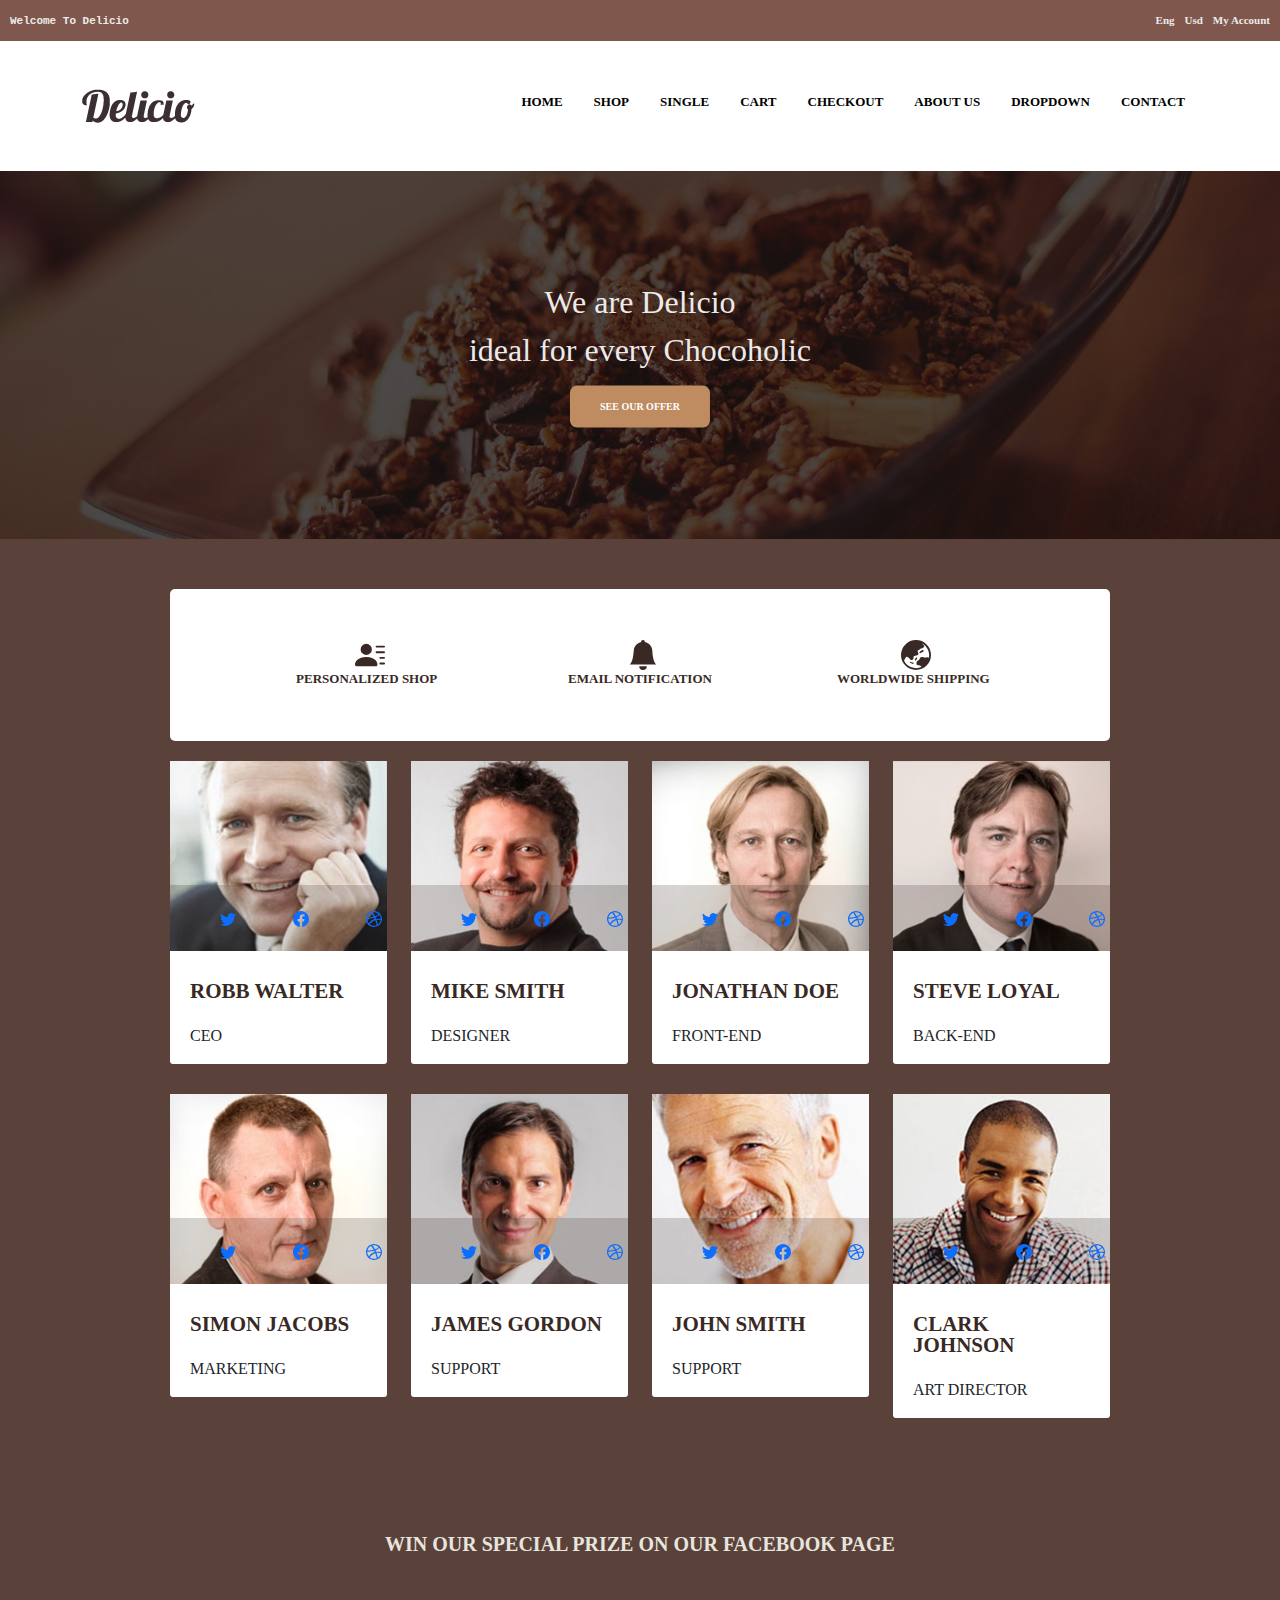
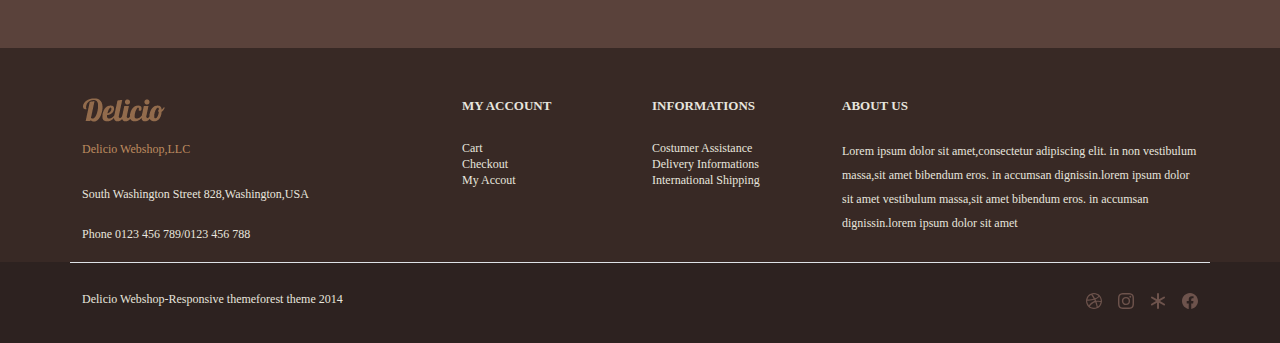
==== about us.html @ fae76c6d "bbb" ====
<!DOCTYPE html>
<html lang="en">

<head>
    <meta charset="UTF-8">
    <meta name="viewport" content="width=device-width, initial-scale=1.0">
    <title>Demo Shop</title>
    <link href="https://cdn.jsdelivr.net/npm/bootstrap@5.3.2/dist/css/bootstrap.min.css" rel="stylesheet">
    <link rel="stylesheet" href="./public/css/style.css">
    <script src="https://cdn.jsdelivr.net/npm/bootstrap@5.3.2/dist/js/bootstrap.bundle.min.js"></script>
    <link rel="stylesheet" href="https://cdnjs.cloudflare.com/ajax/libs/font-awesome/6.0.0-beta3/css/all.min.css"
        integrity="sha512-kl3mCzN/vO5aPFOlWjBzNkJsCuNRyOoPQ8Cn6Ow7Z8QxL1dHTl5o4lObqdfU+0gIeT0ItYz5NjORFFxGvfPVmw=="
        crossorigin="anonymous" referrerpolicy="no-referrer" />


</head>

<body>
    <div class="Language">
        <div class="row">
            <div class="col-6 welcome">
                <ul>
                    <li>
                        <samp> Welcome To Delicio</samp>
                    </li>
                </ul>
            </div>
            <div class="col-6 language">
                <ul>
                    <li>
                        <a href="#">Eng</a>
                    </li>
                    <li>
                        <a href="#">Usd</a>
                    </li>
                    <li>
                        <a href="#">My Account</a>
                    </li>
                </ul>
            </div>
        </div>
    </div>
    <div class="menu">
        <div class="align-middle container my-5  d-flex justify-content-between">
            <div class=" logo">
                <img src="./public/img/logo.png" alt="logo">
            </div>
            <div class=" top-menu">
                <ul>
                    <li class="category">
                        <a href="index.html">Home</a>
                    </li>
                    <li class="category">
                        <a href="shop.html">Shop</a>
                    </li>
                    <li class="category">
                        <a href="detail.html">Single</a>
                    </li>
                    <li class="category">
                        <a href="cart.html">Cart</a>
                    </li>
                    <li class="category">
                        <a href="checkout.html">Checkout</a>
                    </li>
                    <li class="category">
                        <a href="about us.html">About us</a>
                    </li>
                    <li class="category">
                        <a href="">Dropdown</a>
                    </li>
                    <li class="category">
                        <a href="">Contact</a>
                    </li>
                </ul>
            </div>
        </div>
    </div>
    <div id="demo" class="carousel slide" data-bs-ride="carousel" data-bs-interval="3000">
        <div class="carousel-inner">
            <div class="carousel-item active">
                <img src="./public/img/slide-01.jpg" alt="slide1" class="d-block" style="width:100%">
                <div class="slide-caption">
                    <h2>We are Delicio</h2>
                    <h2>ideal for every Chocoholic</h2>
                    <h2><a href="#">SEE OUR OFFER</a></h2>
                </div>
            </div>
            <div class="carousel-item">
                <img src="./public/img/slide-02.jpg" alt="slide2" class="d-block" style="width:100%">
                <div class="slide-caption">
                    <h2>We are Delicio</h2>
                    <h2>ideal for every Chocoholic</h2>
                    <h2><a href="#">SEE OUR OFFER</a></h2>
                </div>
            </div>
            <div class="carousel-item">
                <img src="./public/img/slide-03.jpg" alt="slide3" class="d-block" style="width:100%">
                <div class="slide-caption">
                    <h2>We are Delicio</h2>
                    <h2>ideal for every Chocoholic</h2>
                    <h2><a href="#">SEE OUR OFFER</a></h2>
                </div>
            </div>
            <div class="carousel-item">
                <img src="./public/img/slide-04.jpg" alt="slide4" class="d-block" style="width:100%">
                <div class="slide-caption">
                    <h2>We are Delicio</h2>
                    <h2>ideal for every Chocoholic</h2>
                    <h2><a href="#">SEE OUR OFFER</a></h2>
                </div>
            </div>
        </div>
    </div>
    <div class="anhnen">
        <div class="container1">
            <div class="preview">
                <div class="icon-blocks m-0">
                    <div class="col-md-4">
                        <div class="icon-container">
                            <svg xmlns="http://www.w3.org/2000/svg" width="16" height="16" fill="currentColor"
                                class="bi bi-person-lines-fill" viewBox="0 0 16 16">
                                <path
                                    d="M6 8a3 3 0 1 0 0-6 3 3 0 0 0 0 6m-5 6s-1 0-1-1 1-4 6-4 6 3 6 4-1 1-1 1zM11 3.5a.5.5 0 0 1 .5-.5h4a.5.5 0 0 1 0 1h-4a.5.5 0 0 1-.5-.5m.5 2.5a.5.5 0 0 0 0 1h4a.5.5 0 0 0 0-1zm2 3a.5.5 0 0 0 0 1h2a.5.5 0 0 0 0-1zm0 3a.5.5 0 0 0 0 1h2a.5.5 0 0 0 0-1z" />
                            </svg>
                        </div>
                        <p>personalized shop</p>
                    </div>
                    <div class="col-md-4">
                        <div class="icon-container">
                            <svg xmlns="http://www.w3.org/2000/svg" width="16" height="16" fill="currentColor"
                                class="bi bi-bell-fill" viewBox="0 0 16 16">
                                <path
                                    d="M8 16a2 2 0 0 0 2-2H6a2 2 0 0 0 2 2m.995-14.901a1 1 0 1 0-1.99 0A5 5 0 0 0 3 6c0 1.098-.5 6-2 7h14c-1.5-1-2-5.902-2-7 0-2.42-1.72-4.44-4.005-4.901" />
                            </svg>
                        </div>
                        <p>email notification</p>
                    </div>
                    <div class="col-md-4">
                        <div class="icon-container">
                            <svg xmlns="http://www.w3.org/2000/svg" width="16" height="16" fill="currentColor"
                                class="bi bi-globe-asia-australia" viewBox="0 0 16 16">
                                <path
                                    d="m10.495 6.92 1.278-.619a.483.483 0 0 0 .126-.782c-.252-.244-.682-.139-.932.107-.23.226-.513.373-.816.53l-.102.054c-.338.178-.264.626.1.736a.48.48 0 0 0 .346-.027ZM7.741 9.808V9.78a.413.413 0 1 1 .783.183l-.22.443a.6.6 0 0 1-.12.167l-.193.185a.36.36 0 1 1-.5-.516l.112-.108a.45.45 0 0 0 .138-.326M5.672 12.5l.482.233A.386.386 0 1 0 6.32 12h-.416a.7.7 0 0 1-.419-.139l-.277-.206a.302.302 0 1 0-.298.52z" />
                                <path
                                    d="M8 0a8 8 0 1 0 0 16A8 8 0 0 0 8 0M1.612 10.867l.756-1.288a1 1 0 0 1 1.545-.225l1.074 1.005a.986.986 0 0 0 1.36-.011l.038-.037a.88.88 0 0 0 .26-.755c-.075-.548.37-1.033.92-1.099.728-.086 1.587-.324 1.728-.957.086-.386-.114-.83-.361-1.2-.207-.312 0-.8.374-.8.123 0 .24-.055.318-.15l.393-.474c.196-.237.491-.368.797-.403.554-.064 1.407-.277 1.583-.973.098-.391-.192-.634-.484-.88-.254-.212-.51-.426-.515-.741a7 7 0 0 1 3.425 7.692 1 1 0 0 0-.087-.063l-.316-.204a1 1 0 0 0-.977-.06l-.169.082a1 1 0 0 1-.741.051l-1.021-.329A1 1 0 0 0 11.205 9h-.165a1 1 0 0 0-.945.674l-.172.499a1 1 0 0 1-.404.514l-.802.518a1 1 0 0 0-.458.84v.455a1 1 0 0 0 1 1h.257a1 1 0 0 1 .542.16l.762.49a1 1 0 0 0 .283.126 7 7 0 0 1-9.49-3.409Z" />
                            </svg>
                        </div>
                        <p>worldwide shipping</p>
                    </div>
                </div>
            </div>
            

            <div class="container3">
                <div class="row members">
                    <div class="col-md-3 col-sm-6">
                        <img src="./public/img/about/member1.jpg" alt="img">
                        <div class="text">
                            <p>
                                 Robb Walter
                            </p>
                            <span>
                            CEO </span>
                            <div class="members-socials">
                                <ul>
                                    <li><a href="#"><svg xmlns="http://www.w3.org/2000/svg" width="16" height="16" fill="currentColor" class="bi bi-twitter" viewBox="0 0 16 16">
                                        <path d="M5.026 15c6.038 0 9.341-5.003 9.341-9.334q.002-.211-.006-.422A6.7 6.7 0 0 0 16 3.542a6.7 6.7 0 0 1-1.889.518 3.3 3.3 0 0 0 1.447-1.817 6.5 6.5 0 0 1-2.087.793A3.286 3.286 0 0 0 7.875 6.03a9.32 9.32 0 0 1-6.767-3.429 3.29 3.29 0 0 0 1.018 4.382A3.3 3.3 0 0 1 .64 6.575v.045a3.29 3.29 0 0 0 2.632 3.218 3.2 3.2 0 0 1-.865.115 3 3 0 0 1-.614-.057 3.28 3.28 0 0 0 3.067 2.277A6.6 6.6 0 0 1 .78 13.58a6 6 0 0 1-.78-.045A9.34 9.34 0 0 0 5.026 15"/>
                                      </svg></a></li>
                                    <li><a href="#"><svg xmlns="http://www.w3.org/2000/svg" width="16" height="16"
                                        fill="currentColor" class="bi bi-facebook" viewBox="0 0 16 16">
                                        <path
                                            d="M16 8.049c0-4.446-3.582-8.05-8-8.05C3.58 0-.002 3.603-.002 8.05c0 4.017 2.926 7.347 6.75 7.951v-5.625h-2.03V8.05H6.75V6.275c0-2.017 1.195-3.131 3.022-3.131.876 0 1.791.157 1.791.157v1.98h-1.009c-.993 0-1.303.621-1.303 1.258v1.51h2.218l-.354 2.326H9.25V16c3.824-.604 6.75-3.934 6.75-7.951" />
                                    </svg></a></li>
                                    <li><a href="#"><svg xmlns="http://www.w3.org/2000/svg" width="16" height="16" fill="currentColor" class="bi bi-dribbble" viewBox="0 0 16 16">
                                        <path fill-rule="evenodd" d="M8 0C3.584 0 0 3.584 0 8s3.584 8 8 8c4.408 0 8-3.584 8-8s-3.592-8-8-8m5.284 3.688a6.8 6.8 0 0 1 1.545 4.251c-.226-.043-2.482-.503-4.755-.217-.052-.112-.096-.234-.148-.355-.139-.33-.295-.668-.451-.99 2.516-1.023 3.662-2.498 3.81-2.69zM8 1.18c1.735 0 3.323.65 4.53 1.718-.122.174-1.155 1.553-3.584 2.464-1.12-2.056-2.36-3.74-2.551-4A7 7 0 0 1 8 1.18m-2.907.642A43 43 0 0 1 7.627 5.77c-3.193.85-6.013.833-6.317.833a6.87 6.87 0 0 1 3.783-4.78zM1.163 8.01V7.8c.295.01 3.61.053 7.02-.971.199.381.381.772.555 1.162l-.27.078c-3.522 1.137-5.396 4.243-5.553 4.504a6.82 6.82 0 0 1-1.752-4.564zM8 14.837a6.8 6.8 0 0 1-4.19-1.44c.12-.252 1.509-2.924 5.361-4.269.018-.009.026-.009.044-.017a28.3 28.3 0 0 1 1.457 5.18A6.7 6.7 0 0 1 8 14.837m3.81-1.171c-.07-.417-.435-2.412-1.328-4.868 2.143-.338 4.017.217 4.251.295a6.77 6.77 0 0 1-2.924 4.573z"/>
                                      </svg></a></li>
                                </ul>
                            </div>
                        </div>
                    </div>
                    <div class="col-md-3 col-sm-6">
                        <img src="./public/img/about/member2.jpg" alt="img">
                        <div class="text">
                            <p>
                                 Mike Smith
                            </p>
                            <span>
                            Designer </span>
                            <div class="members-socials">
                                <ul>
                                    <li><a href="#"><svg xmlns="http://www.w3.org/2000/svg" width="16" height="16" fill="currentColor" class="bi bi-twitter" viewBox="0 0 16 16">
                                        <path d="M5.026 15c6.038 0 9.341-5.003 9.341-9.334q.002-.211-.006-.422A6.7 6.7 0 0 0 16 3.542a6.7 6.7 0 0 1-1.889.518 3.3 3.3 0 0 0 1.447-1.817 6.5 6.5 0 0 1-2.087.793A3.286 3.286 0 0 0 7.875 6.03a9.32 9.32 0 0 1-6.767-3.429 3.29 3.29 0 0 0 1.018 4.382A3.3 3.3 0 0 1 .64 6.575v.045a3.29 3.29 0 0 0 2.632 3.218 3.2 3.2 0 0 1-.865.115 3 3 0 0 1-.614-.057 3.28 3.28 0 0 0 3.067 2.277A6.6 6.6 0 0 1 .78 13.58a6 6 0 0 1-.78-.045A9.34 9.34 0 0 0 5.026 15"/>
                                      </svg></a></li>
                                    <li><a href="#"><svg xmlns="http://www.w3.org/2000/svg" width="16" height="16"
                                        fill="currentColor" class="bi bi-facebook" viewBox="0 0 16 16">
                                        <path
                                            d="M16 8.049c0-4.446-3.582-8.05-8-8.05C3.58 0-.002 3.603-.002 8.05c0 4.017 2.926 7.347 6.75 7.951v-5.625h-2.03V8.05H6.75V6.275c0-2.017 1.195-3.131 3.022-3.131.876 0 1.791.157 1.791.157v1.98h-1.009c-.993 0-1.303.621-1.303 1.258v1.51h2.218l-.354 2.326H9.25V16c3.824-.604 6.75-3.934 6.75-7.951" />
                                    </svg></a></li>
                                    <li><a href="#"><svg xmlns="http://www.w3.org/2000/svg" width="16" height="16" fill="currentColor" class="bi bi-dribbble" viewBox="0 0 16 16">
                                        <path fill-rule="evenodd" d="M8 0C3.584 0 0 3.584 0 8s3.584 8 8 8c4.408 0 8-3.584 8-8s-3.592-8-8-8m5.284 3.688a6.8 6.8 0 0 1 1.545 4.251c-.226-.043-2.482-.503-4.755-.217-.052-.112-.096-.234-.148-.355-.139-.33-.295-.668-.451-.99 2.516-1.023 3.662-2.498 3.81-2.69zM8 1.18c1.735 0 3.323.65 4.53 1.718-.122.174-1.155 1.553-3.584 2.464-1.12-2.056-2.36-3.74-2.551-4A7 7 0 0 1 8 1.18m-2.907.642A43 43 0 0 1 7.627 5.77c-3.193.85-6.013.833-6.317.833a6.87 6.87 0 0 1 3.783-4.78zM1.163 8.01V7.8c.295.01 3.61.053 7.02-.971.199.381.381.772.555 1.162l-.27.078c-3.522 1.137-5.396 4.243-5.553 4.504a6.82 6.82 0 0 1-1.752-4.564zM8 14.837a6.8 6.8 0 0 1-4.19-1.44c.12-.252 1.509-2.924 5.361-4.269.018-.009.026-.009.044-.017a28.3 28.3 0 0 1 1.457 5.18A6.7 6.7 0 0 1 8 14.837m3.81-1.171c-.07-.417-.435-2.412-1.328-4.868 2.143-.338 4.017.217 4.251.295a6.77 6.77 0 0 1-2.924 4.573z"/>
                                      </svg></a></li>
                                </ul>
                            </div>
                        </div>
                    </div>
                    <div class="col-md-3 col-sm-6">
                        <img src="./public/img/about/member3.jpg" alt="img">
                        <div class="text">
                            <p>
                                 Jonathan Doe
                            </p>
                            <span>
                            Front-End </span>
                            <div class="members-socials">
                                <ul>
                                    <li><a href="#"><svg xmlns="http://www.w3.org/2000/svg" width="16" height="16" fill="currentColor" class="bi bi-twitter" viewBox="0 0 16 16">
                                        <path d="M5.026 15c6.038 0 9.341-5.003 9.341-9.334q.002-.211-.006-.422A6.7 6.7 0 0 0 16 3.542a6.7 6.7 0 0 1-1.889.518 3.3 3.3 0 0 0 1.447-1.817 6.5 6.5 0 0 1-2.087.793A3.286 3.286 0 0 0 7.875 6.03a9.32 9.32 0 0 1-6.767-3.429 3.29 3.29 0 0 0 1.018 4.382A3.3 3.3 0 0 1 .64 6.575v.045a3.29 3.29 0 0 0 2.632 3.218 3.2 3.2 0 0 1-.865.115 3 3 0 0 1-.614-.057 3.28 3.28 0 0 0 3.067 2.277A6.6 6.6 0 0 1 .78 13.58a6 6 0 0 1-.78-.045A9.34 9.34 0 0 0 5.026 15"/>
                                      </svg></a></li>
                                    <li><a href="#"><svg xmlns="http://www.w3.org/2000/svg" width="16" height="16"
                                        fill="currentColor" class="bi bi-facebook" viewBox="0 0 16 16">
                                        <path
                                            d="M16 8.049c0-4.446-3.582-8.05-8-8.05C3.58 0-.002 3.603-.002 8.05c0 4.017 2.926 7.347 6.75 7.951v-5.625h-2.03V8.05H6.75V6.275c0-2.017 1.195-3.131 3.022-3.131.876 0 1.791.157 1.791.157v1.98h-1.009c-.993 0-1.303.621-1.303 1.258v1.51h2.218l-.354 2.326H9.25V16c3.824-.604 6.75-3.934 6.75-7.951" />
                                    </svg></a></li>
                                    <li><a href="#"><svg xmlns="http://www.w3.org/2000/svg" width="16" height="16" fill="currentColor" class="bi bi-dribbble" viewBox="0 0 16 16">
                                        <path fill-rule="evenodd" d="M8 0C3.584 0 0 3.584 0 8s3.584 8 8 8c4.408 0 8-3.584 8-8s-3.592-8-8-8m5.284 3.688a6.8 6.8 0 0 1 1.545 4.251c-.226-.043-2.482-.503-4.755-.217-.052-.112-.096-.234-.148-.355-.139-.33-.295-.668-.451-.99 2.516-1.023 3.662-2.498 3.81-2.69zM8 1.18c1.735 0 3.323.65 4.53 1.718-.122.174-1.155 1.553-3.584 2.464-1.12-2.056-2.36-3.74-2.551-4A7 7 0 0 1 8 1.18m-2.907.642A43 43 0 0 1 7.627 5.77c-3.193.85-6.013.833-6.317.833a6.87 6.87 0 0 1 3.783-4.78zM1.163 8.01V7.8c.295.01 3.61.053 7.02-.971.199.381.381.772.555 1.162l-.27.078c-3.522 1.137-5.396 4.243-5.553 4.504a6.82 6.82 0 0 1-1.752-4.564zM8 14.837a6.8 6.8 0 0 1-4.19-1.44c.12-.252 1.509-2.924 5.361-4.269.018-.009.026-.009.044-.017a28.3 28.3 0 0 1 1.457 5.18A6.7 6.7 0 0 1 8 14.837m3.81-1.171c-.07-.417-.435-2.412-1.328-4.868 2.143-.338 4.017.217 4.251.295a6.77 6.77 0 0 1-2.924 4.573z"/>
                                      </svg></a></li>
                                </ul>
                            </div>
                        </div>
                    </div>
                    <div class="col-md-3 col-sm-6">
                        <img src="./public/img/about/member4.jpg" alt="img">
                        <div class="text">
                            <p>
                                 Steve Loyal
                            </p>
                            <span>
                            Back-End </span>
                            <div class="members-socials">
                                <ul>
                                    <li><a href="#"><svg xmlns="http://www.w3.org/2000/svg" width="16" height="16" fill="currentColor" class="bi bi-twitter" viewBox="0 0 16 16">
                                        <path d="M5.026 15c6.038 0 9.341-5.003 9.341-9.334q.002-.211-.006-.422A6.7 6.7 0 0 0 16 3.542a6.7 6.7 0 0 1-1.889.518 3.3 3.3 0 0 0 1.447-1.817 6.5 6.5 0 0 1-2.087.793A3.286 3.286 0 0 0 7.875 6.03a9.32 9.32 0 0 1-6.767-3.429 3.29 3.29 0 0 0 1.018 4.382A3.3 3.3 0 0 1 .64 6.575v.045a3.29 3.29 0 0 0 2.632 3.218 3.2 3.2 0 0 1-.865.115 3 3 0 0 1-.614-.057 3.28 3.28 0 0 0 3.067 2.277A6.6 6.6 0 0 1 .78 13.58a6 6 0 0 1-.78-.045A9.34 9.34 0 0 0 5.026 15"/>
                                      </svg></a></li>
                                    <li><a href="#"><svg xmlns="http://www.w3.org/2000/svg" width="16" height="16"
                                        fill="currentColor" class="bi bi-facebook" viewBox="0 0 16 16">
                                        <path
                                            d="M16 8.049c0-4.446-3.582-8.05-8-8.05C3.58 0-.002 3.603-.002 8.05c0 4.017 2.926 7.347 6.75 7.951v-5.625h-2.03V8.05H6.75V6.275c0-2.017 1.195-3.131 3.022-3.131.876 0 1.791.157 1.791.157v1.98h-1.009c-.993 0-1.303.621-1.303 1.258v1.51h2.218l-.354 2.326H9.25V16c3.824-.604 6.75-3.934 6.75-7.951" />
                                    </svg></a></li>
                                    <li><a href="#"><svg xmlns="http://www.w3.org/2000/svg" width="16" height="16" fill="currentColor" class="bi bi-dribbble" viewBox="0 0 16 16">
                                        <path fill-rule="evenodd" d="M8 0C3.584 0 0 3.584 0 8s3.584 8 8 8c4.408 0 8-3.584 8-8s-3.592-8-8-8m5.284 3.688a6.8 6.8 0 0 1 1.545 4.251c-.226-.043-2.482-.503-4.755-.217-.052-.112-.096-.234-.148-.355-.139-.33-.295-.668-.451-.99 2.516-1.023 3.662-2.498 3.81-2.69zM8 1.18c1.735 0 3.323.65 4.53 1.718-.122.174-1.155 1.553-3.584 2.464-1.12-2.056-2.36-3.74-2.551-4A7 7 0 0 1 8 1.18m-2.907.642A43 43 0 0 1 7.627 5.77c-3.193.85-6.013.833-6.317.833a6.87 6.87 0 0 1 3.783-4.78zM1.163 8.01V7.8c.295.01 3.61.053 7.02-.971.199.381.381.772.555 1.162l-.27.078c-3.522 1.137-5.396 4.243-5.553 4.504a6.82 6.82 0 0 1-1.752-4.564zM8 14.837a6.8 6.8 0 0 1-4.19-1.44c.12-.252 1.509-2.924 5.361-4.269.018-.009.026-.009.044-.017a28.3 28.3 0 0 1 1.457 5.18A6.7 6.7 0 0 1 8 14.837m3.81-1.171c-.07-.417-.435-2.412-1.328-4.868 2.143-.338 4.017.217 4.251.295a6.77 6.77 0 0 1-2.924 4.573z"/>
                                      </svg></a></li>
                                </ul>
                            </div>
                        </div>
                    </div>
                </div>
                <div class="row members">
                    <div class="col-md-3 col-sm-6">
                        <img src="./public/img/about/member5.jpg" alt="img">
                        <div class="text">
                            <p>
                                 Simon Jacobs
                            </p>
                            <span>
                            Marketing</span>
                            <div class="members-socials">
                                <ul>
                                    <li><a href="#"><svg xmlns="http://www.w3.org/2000/svg" width="16" height="16" fill="currentColor" class="bi bi-twitter" viewBox="0 0 16 16">
                                        <path d="M5.026 15c6.038 0 9.341-5.003 9.341-9.334q.002-.211-.006-.422A6.7 6.7 0 0 0 16 3.542a6.7 6.7 0 0 1-1.889.518 3.3 3.3 0 0 0 1.447-1.817 6.5 6.5 0 0 1-2.087.793A3.286 3.286 0 0 0 7.875 6.03a9.32 9.32 0 0 1-6.767-3.429 3.29 3.29 0 0 0 1.018 4.382A3.3 3.3 0 0 1 .64 6.575v.045a3.29 3.29 0 0 0 2.632 3.218 3.2 3.2 0 0 1-.865.115 3 3 0 0 1-.614-.057 3.28 3.28 0 0 0 3.067 2.277A6.6 6.6 0 0 1 .78 13.58a6 6 0 0 1-.78-.045A9.34 9.34 0 0 0 5.026 15"/>
                                      </svg></a></li>
                                    <li><a href="#"><svg xmlns="http://www.w3.org/2000/svg" width="16" height="16"
                                        fill="currentColor" class="bi bi-facebook" viewBox="0 0 16 16">
                                        <path
                                            d="M16 8.049c0-4.446-3.582-8.05-8-8.05C3.58 0-.002 3.603-.002 8.05c0 4.017 2.926 7.347 6.75 7.951v-5.625h-2.03V8.05H6.75V6.275c0-2.017 1.195-3.131 3.022-3.131.876 0 1.791.157 1.791.157v1.98h-1.009c-.993 0-1.303.621-1.303 1.258v1.51h2.218l-.354 2.326H9.25V16c3.824-.604 6.75-3.934 6.75-7.951" />
                                    </svg></a></li>
                                    <li><a href="#"><svg xmlns="http://www.w3.org/2000/svg" width="16" height="16" fill="currentColor" class="bi bi-dribbble" viewBox="0 0 16 16">
                                        <path fill-rule="evenodd" d="M8 0C3.584 0 0 3.584 0 8s3.584 8 8 8c4.408 0 8-3.584 8-8s-3.592-8-8-8m5.284 3.688a6.8 6.8 0 0 1 1.545 4.251c-.226-.043-2.482-.503-4.755-.217-.052-.112-.096-.234-.148-.355-.139-.33-.295-.668-.451-.99 2.516-1.023 3.662-2.498 3.81-2.69zM8 1.18c1.735 0 3.323.65 4.53 1.718-.122.174-1.155 1.553-3.584 2.464-1.12-2.056-2.36-3.74-2.551-4A7 7 0 0 1 8 1.18m-2.907.642A43 43 0 0 1 7.627 5.77c-3.193.85-6.013.833-6.317.833a6.87 6.87 0 0 1 3.783-4.78zM1.163 8.01V7.8c.295.01 3.61.053 7.02-.971.199.381.381.772.555 1.162l-.27.078c-3.522 1.137-5.396 4.243-5.553 4.504a6.82 6.82 0 0 1-1.752-4.564zM8 14.837a6.8 6.8 0 0 1-4.19-1.44c.12-.252 1.509-2.924 5.361-4.269.018-.009.026-.009.044-.017a28.3 28.3 0 0 1 1.457 5.18A6.7 6.7 0 0 1 8 14.837m3.81-1.171c-.07-.417-.435-2.412-1.328-4.868 2.143-.338 4.017.217 4.251.295a6.77 6.77 0 0 1-2.924 4.573z"/>
                                      </svg></a></li>
                                </ul>
                            </div>
                        </div>
                    </div>
                    <div class="col-md-3 col-sm-6">
                        <img src="./public/img/about/member6.jpg" alt="img">
                        <div class="text">
                            <p>
                                 James Gordon
                            </p>
                            <span>
                            Support </span>
                            <div class="members-socials">
                                <ul>
                                    <li><a href="#"><svg xmlns="http://www.w3.org/2000/svg" width="16" height="16" fill="currentColor" class="bi bi-twitter" viewBox="0 0 16 16">
                                        <path d="M5.026 15c6.038 0 9.341-5.003 9.341-9.334q.002-.211-.006-.422A6.7 6.7 0 0 0 16 3.542a6.7 6.7 0 0 1-1.889.518 3.3 3.3 0 0 0 1.447-1.817 6.5 6.5 0 0 1-2.087.793A3.286 3.286 0 0 0 7.875 6.03a9.32 9.32 0 0 1-6.767-3.429 3.29 3.29 0 0 0 1.018 4.382A3.3 3.3 0 0 1 .64 6.575v.045a3.29 3.29 0 0 0 2.632 3.218 3.2 3.2 0 0 1-.865.115 3 3 0 0 1-.614-.057 3.28 3.28 0 0 0 3.067 2.277A6.6 6.6 0 0 1 .78 13.58a6 6 0 0 1-.78-.045A9.34 9.34 0 0 0 5.026 15"/>
                                      </svg></a></li>
                                    <li><a href="#"><svg xmlns="http://www.w3.org/2000/svg" width="16" height="16"
                                        fill="currentColor" class="bi bi-facebook" viewBox="0 0 16 16">
                                        <path
                                            d="M16 8.049c0-4.446-3.582-8.05-8-8.05C3.58 0-.002 3.603-.002 8.05c0 4.017 2.926 7.347 6.75 7.951v-5.625h-2.03V8.05H6.75V6.275c0-2.017 1.195-3.131 3.022-3.131.876 0 1.791.157 1.791.157v1.98h-1.009c-.993 0-1.303.621-1.303 1.258v1.51h2.218l-.354 2.326H9.25V16c3.824-.604 6.75-3.934 6.75-7.951" />
                                    </svg></a></li>
                                    <li><a href="#"><svg xmlns="http://www.w3.org/2000/svg" width="16" height="16" fill="currentColor" class="bi bi-dribbble" viewBox="0 0 16 16">
                                        <path fill-rule="evenodd" d="M8 0C3.584 0 0 3.584 0 8s3.584 8 8 8c4.408 0 8-3.584 8-8s-3.592-8-8-8m5.284 3.688a6.8 6.8 0 0 1 1.545 4.251c-.226-.043-2.482-.503-4.755-.217-.052-.112-.096-.234-.148-.355-.139-.33-.295-.668-.451-.99 2.516-1.023 3.662-2.498 3.81-2.69zM8 1.18c1.735 0 3.323.65 4.53 1.718-.122.174-1.155 1.553-3.584 2.464-1.12-2.056-2.36-3.74-2.551-4A7 7 0 0 1 8 1.18m-2.907.642A43 43 0 0 1 7.627 5.77c-3.193.85-6.013.833-6.317.833a6.87 6.87 0 0 1 3.783-4.78zM1.163 8.01V7.8c.295.01 3.61.053 7.02-.971.199.381.381.772.555 1.162l-.27.078c-3.522 1.137-5.396 4.243-5.553 4.504a6.82 6.82 0 0 1-1.752-4.564zM8 14.837a6.8 6.8 0 0 1-4.19-1.44c.12-.252 1.509-2.924 5.361-4.269.018-.009.026-.009.044-.017a28.3 28.3 0 0 1 1.457 5.18A6.7 6.7 0 0 1 8 14.837m3.81-1.171c-.07-.417-.435-2.412-1.328-4.868 2.143-.338 4.017.217 4.251.295a6.77 6.77 0 0 1-2.924 4.573z"/>
                                      </svg></a></li>
                                </ul>
                            </div>
                        </div>
                    </div>
                    <div class="col-md-3 col-sm-6">
                        <img src="./public/img/about/member7.jpg" alt="img">
                        <div class="text">
                            <p>
                                 John Smith
                            </p>
                            <span>
                            Support </span>
                            <div class="members-socials">
                                <ul>
                                    <li><a href="#"><svg xmlns="http://www.w3.org/2000/svg" width="16" height="16" fill="currentColor" class="bi bi-twitter" viewBox="0 0 16 16">
                                        <path d="M5.026 15c6.038 0 9.341-5.003 9.341-9.334q.002-.211-.006-.422A6.7 6.7 0 0 0 16 3.542a6.7 6.7 0 0 1-1.889.518 3.3 3.3 0 0 0 1.447-1.817 6.5 6.5 0 0 1-2.087.793A3.286 3.286 0 0 0 7.875 6.03a9.32 9.32 0 0 1-6.767-3.429 3.29 3.29 0 0 0 1.018 4.382A3.3 3.3 0 0 1 .64 6.575v.045a3.29 3.29 0 0 0 2.632 3.218 3.2 3.2 0 0 1-.865.115 3 3 0 0 1-.614-.057 3.28 3.28 0 0 0 3.067 2.277A6.6 6.6 0 0 1 .78 13.58a6 6 0 0 1-.78-.045A9.34 9.34 0 0 0 5.026 15"/>
                                      </svg></a></li>
                                    <li><a href="#"><svg xmlns="http://www.w3.org/2000/svg" width="16" height="16"
                                        fill="currentColor" class="bi bi-facebook" viewBox="0 0 16 16">
                                        <path
                                            d="M16 8.049c0-4.446-3.582-8.05-8-8.05C3.58 0-.002 3.603-.002 8.05c0 4.017 2.926 7.347 6.75 7.951v-5.625h-2.03V8.05H6.75V6.275c0-2.017 1.195-3.131 3.022-3.131.876 0 1.791.157 1.791.157v1.98h-1.009c-.993 0-1.303.621-1.303 1.258v1.51h2.218l-.354 2.326H9.25V16c3.824-.604 6.75-3.934 6.75-7.951" />
                                    </svg></a></li>
                                    <li><a href="#"><svg xmlns="http://www.w3.org/2000/svg" width="16" height="16" fill="currentColor" class="bi bi-dribbble" viewBox="0 0 16 16">
                                        <path fill-rule="evenodd" d="M8 0C3.584 0 0 3.584 0 8s3.584 8 8 8c4.408 0 8-3.584 8-8s-3.592-8-8-8m5.284 3.688a6.8 6.8 0 0 1 1.545 4.251c-.226-.043-2.482-.503-4.755-.217-.052-.112-.096-.234-.148-.355-.139-.33-.295-.668-.451-.99 2.516-1.023 3.662-2.498 3.81-2.69zM8 1.18c1.735 0 3.323.65 4.53 1.718-.122.174-1.155 1.553-3.584 2.464-1.12-2.056-2.36-3.74-2.551-4A7 7 0 0 1 8 1.18m-2.907.642A43 43 0 0 1 7.627 5.77c-3.193.85-6.013.833-6.317.833a6.87 6.87 0 0 1 3.783-4.78zM1.163 8.01V7.8c.295.01 3.61.053 7.02-.971.199.381.381.772.555 1.162l-.27.078c-3.522 1.137-5.396 4.243-5.553 4.504a6.82 6.82 0 0 1-1.752-4.564zM8 14.837a6.8 6.8 0 0 1-4.19-1.44c.12-.252 1.509-2.924 5.361-4.269.018-.009.026-.009.044-.017a28.3 28.3 0 0 1 1.457 5.18A6.7 6.7 0 0 1 8 14.837m3.81-1.171c-.07-.417-.435-2.412-1.328-4.868 2.143-.338 4.017.217 4.251.295a6.77 6.77 0 0 1-2.924 4.573z"/>
                                      </svg></a></li>
                                </ul>
                            </div>
                        </div>
                    </div>
                    <div class="col-md-3 col-sm-6">
                        <img src="./public/img/about/member8.jpg" alt="img">
                        <div class="text">
                            <p>
                                 Clark Johnson
                            </p>
                            <span>
                            Art Director </span>
                            <div class="members-socials">
                                <ul>
                                    <li><a href="#"><svg xmlns="http://www.w3.org/2000/svg" width="16" height="16" fill="currentColor" class="bi bi-twitter" viewBox="0 0 16 16">
                                        <path d="M5.026 15c6.038 0 9.341-5.003 9.341-9.334q.002-.211-.006-.422A6.7 6.7 0 0 0 16 3.542a6.7 6.7 0 0 1-1.889.518 3.3 3.3 0 0 0 1.447-1.817 6.5 6.5 0 0 1-2.087.793A3.286 3.286 0 0 0 7.875 6.03a9.32 9.32 0 0 1-6.767-3.429 3.29 3.29 0 0 0 1.018 4.382A3.3 3.3 0 0 1 .64 6.575v.045a3.29 3.29 0 0 0 2.632 3.218 3.2 3.2 0 0 1-.865.115 3 3 0 0 1-.614-.057 3.28 3.28 0 0 0 3.067 2.277A6.6 6.6 0 0 1 .78 13.58a6 6 0 0 1-.78-.045A9.34 9.34 0 0 0 5.026 15"/>
                                      </svg></a></li>
                                    <li><a href="#"><svg xmlns="http://www.w3.org/2000/svg" width="16" height="16"
                                        fill="currentColor" class="bi bi-facebook" viewBox="0 0 16 16">
                                        <path
                                            d="M16 8.049c0-4.446-3.582-8.05-8-8.05C3.58 0-.002 3.603-.002 8.05c0 4.017 2.926 7.347 6.75 7.951v-5.625h-2.03V8.05H6.75V6.275c0-2.017 1.195-3.131 3.022-3.131.876 0 1.791.157 1.791.157v1.98h-1.009c-.993 0-1.303.621-1.303 1.258v1.51h2.218l-.354 2.326H9.25V16c3.824-.604 6.75-3.934 6.75-7.951" />
                                    </svg></a></li>
                                    <li><a href="#"><svg xmlns="http://www.w3.org/2000/svg" width="16" height="16" fill="currentColor" class="bi bi-dribbble" viewBox="0 0 16 16">
                                        <path fill-rule="evenodd" d="M8 0C3.584 0 0 3.584 0 8s3.584 8 8 8c4.408 0 8-3.584 8-8s-3.592-8-8-8m5.284 3.688a6.8 6.8 0 0 1 1.545 4.251c-.226-.043-2.482-.503-4.755-.217-.052-.112-.096-.234-.148-.355-.139-.33-.295-.668-.451-.99 2.516-1.023 3.662-2.498 3.81-2.69zM8 1.18c1.735 0 3.323.65 4.53 1.718-.122.174-1.155 1.553-3.584 2.464-1.12-2.056-2.36-3.74-2.551-4A7 7 0 0 1 8 1.18m-2.907.642A43 43 0 0 1 7.627 5.77c-3.193.85-6.013.833-6.317.833a6.87 6.87 0 0 1 3.783-4.78zM1.163 8.01V7.8c.295.01 3.61.053 7.02-.971.199.381.381.772.555 1.162l-.27.078c-3.522 1.137-5.396 4.243-5.553 4.504a6.82 6.82 0 0 1-1.752-4.564zM8 14.837a6.8 6.8 0 0 1-4.19-1.44c.12-.252 1.509-2.924 5.361-4.269.018-.009.026-.009.044-.017a28.3 28.3 0 0 1 1.457 5.18A6.7 6.7 0 0 1 8 14.837m3.81-1.171c-.07-.417-.435-2.412-1.328-4.868 2.143-.338 4.017.217 4.251.295a6.77 6.77 0 0 1-2.924 4.573z"/>
                                      </svg></a></li>
                                </ul>
                            </div>
                        </div>
                    </div>
                </div>
            </div>
        </div>
        <div class="prize">
            <div class="container">
                <h1>win our special prize on our facebook page</h1>
            </div>
        </div>
        <div class="full-footer">
            <div class="container-full">
                <div class="container info">
                    <div class="row">
                        <div class="col-md-4 addres">
                            <img src="./public/img/footer-logo.png" alt="logo">
                            <h6>Delicio Webshop,LLC</h6>
                            <p>
                                South Washington Street 828,Washington,USA
                            </p>
                            <p>
                                Phone 0123 456 789/0123 456 788
                            </p>
                        </div>
                        <div class="col-md-2 account">
                            <h4>my Account</h4>
                            <ul>
                                <li><a href="#">cart</a></li>
                                <li><a href="#">checkout</a></li>
                                <li><a href="#">my accout</a></li>
                            </ul>
                        </div>
                        <div class="col-md-2 assistance">
                            <h4>Informations</h4>
                            <ul>
                                <li><a href="#">costumer assistance</a></li>
                                <li><a href="#">delivery informations</a></li>
                                <li><a href="#">international shipping</a></li>
                            </ul>
                        </div>
                        <div class="col-md-4 about">
                            <h4>about us</h4>
                            <p>
                                Lorem ipsum dolor sit amet,consectetur adipiscing elit. in non vestibulum massa,sit amet
                                bibendum eros. in accumsan dignissin.lorem ipsum dolor sit amet vestibulum massa,sit
                                amet bibendum eros. in accumsan dignissin.lorem ipsum dolor sit amet
                            </p>
                        </div>
                    </div>
                </div>
            </div>
            <!--end-addres-->
            <div class="container">
                <div class="row border-top py-3">
                    <div class="col-md-6 rights">
                        <p>
                            Delicio Webshop-Responsive themeforest theme 2014
                        </p>
                    </div>
                    <div class="col-md-6 social">
                        <ul class="list-unstyled d-flex justify-content-end">
                            <li class="me-3">
                                <a href="#"><svg xmlns="http://www.w3.org/2000/svg" width="16" height="16"
                                        fill="currentColor" class="bi bi-dribbble" viewBox="0 0 16 16">
                                        <path fill-rule="evenodd"
                                            d="M8 0C3.584 0 0 3.584 0 8s3.584 8 8 8c4.408 0 8-3.584 8-8s-3.592-8-8-8m5.284 3.688a6.8 6.8 0 0 1 1.545 4.251c-.226-.043-2.482-.503-4.755-.217-.052-.112-.096-.234-.148-.355-.139-.33-.295-.668-.451-.99 2.516-1.023 3.662-2.498 3.81-2.69zM8 1.18c1.735 0 3.323.65 4.53 1.718-.122.174-1.155 1.553-3.584 2.464-1.12-2.056-2.36-3.74-2.551-4A7 7 0 0 1 8 1.18m-2.907.642A43 43 0 0 1 7.627 5.77c-3.193.85-6.013.833-6.317.833a6.87 6.87 0 0 1 3.783-4.78zM1.163 8.01V7.8c.295.01 3.61.053 7.02-.971.199.381.381.772.555 1.162l-.27.078c-3.522 1.137-5.396 4.243-5.553 4.504a6.82 6.82 0 0 1-1.752-4.564zM8 14.837a6.8 6.8 0 0 1-4.19-1.44c.12-.252 1.509-2.924 5.361-4.269.018-.009.026-.009.044-.017a28.3 28.3 0 0 1 1.457 5.18A6.7 6.7 0 0 1 8 14.837m3.81-1.171c-.07-.417-.435-2.412-1.328-4.868 2.143-.338 4.017.217 4.251.295a6.77 6.77 0 0 1-2.924 4.573z" />
                                    </svg>
                                </a>
                            </li>
                            <li class="me-3"><a href="#"><svg xmlns="http://www.w3.org/2000/svg" width="16" height="16"
                                        fill="currentColor" class="bi bi-instagram" viewBox="0 0 16 16">
                                        <path
                                            d="M8 0C5.829 0 5.556.01 4.703.048 3.85.088 3.269.222 2.76.42a3.9 3.9 0 0 0-1.417.923A3.9 3.9 0 0 0 .42 2.76C.222 3.268.087 3.85.048 4.7.01 5.555 0 5.827 0 8.001c0 2.172.01 2.444.048 3.297.04.852.174 1.433.372 1.942.205.526.478.972.923 1.417.444.445.89.719 1.416.923.51.198 1.09.333 1.942.372C5.555 15.99 5.827 16 8 16s2.444-.01 3.298-.048c.851-.04 1.434-.174 1.943-.372a3.9 3.9 0 0 0 1.416-.923c.445-.445.718-.891.923-1.417.197-.509.332-1.09.372-1.942C15.99 10.445 16 10.173 16 8s-.01-2.445-.048-3.299c-.04-.851-.175-1.433-.372-1.941a3.9 3.9 0 0 0-.923-1.417A3.9 3.9 0 0 0 13.24.42c-.51-.198-1.092-.333-1.943-.372C10.443.01 10.172 0 7.998 0zm-.717 1.442h.718c2.136 0 2.389.007 3.232.046.78.035 1.204.166 1.486.275.373.145.64.319.92.599s.453.546.598.92c.11.281.24.705.275 1.485.039.843.047 1.096.047 3.231s-.008 2.389-.047 3.232c-.035.78-.166 1.203-.275 1.485a2.5 2.5 0 0 1-.599.919c-.28.28-.546.453-.92.598-.28.11-.704.24-1.485.276-.843.038-1.096.047-3.232.047s-2.39-.009-3.233-.047c-.78-.036-1.203-.166-1.485-.276a2.5 2.5 0 0 1-.92-.598 2.5 2.5 0 0 1-.6-.92c-.109-.281-.24-.705-.275-1.485-.038-.843-.046-1.096-.046-3.233s.008-2.388.046-3.231c.036-.78.166-1.204.276-1.486.145-.373.319-.64.599-.92s.546-.453.92-.598c.282-.11.705-.24 1.485-.276.738-.034 1.024-.044 2.515-.045zm4.988 1.328a.96.96 0 1 0 0 1.92.96.96 0 0 0 0-1.92m-4.27 1.122a4.109 4.109 0 1 0 0 8.217 4.109 4.109 0 0 0 0-8.217m0 1.441a2.667 2.667 0 1 1 0 5.334 2.667 2.667 0 0 1 0-5.334" />
                                    </svg></a>
                            </li>
                            <li class="me-3"><a href="#"><svg xmlns="http://www.w3.org/2000/svg" width="16" height="16"
                                        fill="currentColor" class="bi bi-asterisk" viewBox="0 0 16 16">
                                        <path
                                            d="M8 0a1 1 0 0 1 1 1v5.268l4.562-2.634a1 1 0 1 1 1 1.732L10 8l4.562 2.634a1 1 0 1 1-1 1.732L9 9.732V15a1 1 0 1 1-2 0V9.732l-4.562 2.634a1 1 0 1 1-1-1.732L6 8 1.438 5.366a1 1 0 0 1 1-1.732L7 6.268V1a1 1 0 0 1 1-1" />
                                    </svg></a>
                            </li>
                            <li><a href="#"><svg xmlns="http://www.w3.org/2000/svg" width="16" height="16"
                                        fill="currentColor" class="bi bi-facebook" viewBox="0 0 16 16">
                                        <path
                                            d="M16 8.049c0-4.446-3.582-8.05-8-8.05C3.58 0-.002 3.603-.002 8.05c0 4.017 2.926 7.347 6.75 7.951v-5.625h-2.03V8.05H6.75V6.275c0-2.017 1.195-3.131 3.022-3.131.876 0 1.791.157 1.791.157v1.98h-1.009c-.993 0-1.303.621-1.303 1.258v1.51h2.218l-.354 2.326H9.25V16c3.824-.604 6.75-3.934 6.75-7.951" />
                                    </svg></a>
                            </li>
                        </ul>


                    </div>
                </div>
            </div>

            <!-- Add Bootstrap JS (you may need to adjust the path) -->
            <script src="https://cdn.jsdelivr.net/npm/bootstrap@5.3.0/dist/js/bootstrap.bundle.min.js"></script>
        </div>
    </div>




</body>

</html>
---- public/css/style.css ----
img {
    width: 100%;
}

a {
    text-decoration: none;
    font-family: Open Sans;
    
    
}
.Language{
    font-size: 11px;
    font-weight: bold;
    color: #ebebeb;
    padding: 0;
    margin: 0;
    line-height: 20px;
    font-family: Open Sans;
   
}

.language ul {
    float: right;
    margin: 0;
    padding:none;
    color: #ebebeb;
    
}
.language a{
    color: #ebebeb;
}
ul {
    list-style: none;
    margin: 0;
    padding: 0;
    border: 0;
    font-size: 100%;
    font: inherit;
    vertical-align: baseline;
}  
.language ul{
    display: flex;
}
.language li{
    padding-left: 10px;
}
.container.header {
    background: #fff;
    width: 100%;
}
.navbar-default {
    border: none!important;
    background: #fff!important;
    padding: 26px 0px 16px 0!important;
    margin-top: 20px!important;
}
.navbar-default .navbar-toggle {
    border-color: #ddd;
}
.navbar-nav>li {
    float: left;
}
.nav>li {
    position: relative;
    display: block;
}
ul li {
    list-style: none;
}
.container {
    width: 1170px;
}
.menu{
    margin-left: 0;
    margin-right: 0;
}


.top-menu ul{
    display: flex;
}
.top-menu li{
    padding-left: 5px;
    white-space: nowrap;
}
.top-menu a{
    color: black;
    text-transform: uppercase;
    font-size: 13PX;
    font-weight: bold;
    padding: 10px 13px;
}

.top-menu .category:nth-child(0) a{
    color: white    ;
    background: #6D534C;
    padding: 10px 13px;
    border-radius: 5px;
}

.top-menu a:hover{
    background-color: #6d534cd5;
    cursor: pointer;
    color: #fff;
    padding: 10px 13px;
    border-radius: 5px;
}
.Language{ 
    background: #7f574c;
    width: 100%;
    padding: 10px;
}
.main-flexslider .slides .slides .slide-caption {
    width: 100%;
    top: 30%;
    position: absolute;
    z-index: 100;
    color: #fff;
    font-size: 50px;
    font-family: Open sans;
    font-weight: bold;
    padding: 15px 30px;
    -webkit-border-radius: 4px;
    -moz-border-radius: 4px;
    border-radius: 4px;
    letter-spacing: 1px;
    line-height: 130px;
}
.slide-caption {
    position: absolute;
    top: 50%;
    left: 50%;
    transform: translate(-50%, -50%);
    text-align: center;
    margin-top: 0;
    font-size: 50px;
    font-family: Lobster;
    font-weight: normal;
    color: #ebebeb;
}

.slide-caption h2 {
    margin: 10px 0;
}

.slide-caption a {
    font-size: 10px;
    font-weight: bold;
    display: inline-block;
    padding: 15px 30px;
    background: #be8c60; /* Màu nền của nút */
    color: #fff; /* Màu chữ của nút */
    text-decoration: none;
    border-radius: 7px;
}
.slide-caption a:hover {
    background-color: #e7e5de;
    cursor: pointer;
    color: #be8c60;
    padding: 15px 30px;
    border-radius: 7px;
}

.container1 {
    padding-right: 170px;
    padding-left: 170px;
    margin-right: auto;
    margin-left: auto;
    padding-top: 50px;
}
.icon-blocks{
    color: #382925;
    font-size: 13px;
    font-weight: bolder;
    display: flex;
    text-align: center;
    text-transform: uppercase;
    padding-top: 30PX;
}
.preview{
    padding: 40px 60px;
    background: white;
    border-radius: 5px;
    
}
.icon-container {
    position: relative;
    display: inline-block; /* Đảm bảo phần tử chứa icon chỉ chiếm chiều cao của icon */
    
}

.icon-container svg,
.icon-container i {
    position: absolute;
    top: 0;
    left: 0;
    z-index: 1;
}

.icon-container svg {
    width: 30px; /* Điều chỉnh kích thước của icon */
    height: 30px;
    margin-top: -30px;
    margin-left: -12px;
}

.anhnen{
    line-height: 1;
    font-family: Open Sans;
    background: #5a423b;
}
.shop{
    padding-top: 50px;
    display: flex;

}
.shop{
    display: flex;
    justify-content: space-between;
}
.articles{
    padding-top: 20px;
}
.articles span {
    font-size: 13px;
    font-weight: bold;
    color: black;

}
.articles p {
    color: #382925;
    font-size: 21px;
    font-weight: bold;
    text-transform: uppercase;
    text-align: center;
    background: #fff;
    padding: 10px 0;
    margin: 0!important;
}
.articles.img{
    width: 100%;
    margin: 0;
    padding: 0;
    border: o;
    

}

.articles .text {
    float: left;
    background: #fff;
    width: 100%;
    margin-bottom: 30px;
    margin-top: -2px;
    text-align: center;
    padding: 30px 0 17px 0;
    text-transform: uppercase;

}

.prize h1 {
    text-align: center;
    font-size: 20px;
    text-transform: uppercase;
    color: #e7e5de;
    padding: 84px 0;
    font-weight: bold;
}
.full-footer {
    width: 100%;
    background: #2d2220;
    
}
.container-full {
    background: #382925;
    padding-top: 50px;
}
.full-footer h6 {
    margin-top: 20px;
}

.addres img {
    width: 83px;
    height: 24px;
}
.addres h6 {
    margin-bottom: 25px;
    font-size: 12px;
    font-weight: normal;
    color: #be8c60;
}
.full-footer p {
    font-weight: normal;
    font-size: 12px;
    color: #e7e5de;
    margin-top: 8px;
    line-height: 24px;
}
.full-footer h4 {
    font-size: 13px;
    font-weight: bold;
    text-transform: uppercase;
    color: #e7e5de;
    margin-bottom: 25px;
}
.social{
    padding-top: 13PX;
}
/* Đổi màu cho biểu tượng dribbble */
.social .list-unstyled li:nth-child(1) svg {
    fill: #6D534C; /* Màu hồng */
}

/* Đổi màu cho biểu tượng instagram */
.social .list-unstyled li:nth-child(2) svg {
    fill: #6D534C; /* Màu xanh lam */
}

/* Đổi màu cho biểu tượng asterisk */
.social .list-unstyled li:nth-child(3) svg {
    fill: #6D534C; /* Màu vàng */
}

/* Đổi màu cho biểu tượng facebook */
.social .list-unstyled li:nth-child(4) svg {
    fill: #6D534C; /* Màu xanh da trời */
}
.account a {
    font-weight: normal;
    font-size: 12px;
    text-transform: capitalize;
    color: #e7e5de;
    text-decoration: none;
}
.assistance a {
    font-size: 12px;
    text-transform: capitalize;
    color: #e7e5de;
    text-decoration: none;
}


/*CSS trang shop*/


.page-title {
    width: 100%;
    background: #382925;
    height: 96px;
}
.produti h4 {
    font-size: 14px;
    font-weight: bold;
    text-transform: uppercase;
    color: #ebebeb;
    margin-top: 45px;
    font-family: open sans-serif;
    margin-left: 80px;
    margin-bottom: 30px;
}
.cart{
    margin-left: -70px;
}
.cart h4 {
    background: #7f574c;
    text-align: center;
    padding: 15px 0;
    font-size: 13px;
    font-weight: bold;
    text-transform: uppercase;
    color: #ebebeb;
}
.cart a {
    color: #fff;
    text-decoration: none;
}
.cart ul {
    float: right;
    font-size: 13px;
    display: flex;
    list-style: none;
}
.maunen {
    line-height: 1;
    font-family: Open Sans;
    background: #5a423b;
}
.latest h4 {
    background: #fff;
    font-weight: bold !important;
    font-size: 11px !important;
    text-transform: uppercase;
    color: #382925;
    padding: 10px 15px;
    border-radius: 3px;
}
ul.pagination-list {
    margin-bottom: 15px;
}
ul.pagination-list li {
    display: inline-block;
}
ul li {
    list-style: none;
}
ul.pagination-list li a.active, ul.pagination-list li a:hover {
    background: #7f574c;
    border: 1px solid #7f574c;
    color: #fff;
}
ul.pagination-list li a {
    display: inline-block;
    border: 1px solid #d8d8d8;
    -webkit-border-radius: 4px;
    -moz-border-radius: 4px;
    border-radius: 4px;
    background: #fff;
    padding: 6px 13px;
    text-decoration: none;
    font-family: 'Open Sans',sans-serif;
    font-size: 16px;
    color: #000;
    transition: all 0.17s ease-in-out;
    -moz-transition: all 0.17s ease-in-out;
    -webkit-transition: all 0.17s ease-in-out;
    -o-transition: all 0.17s ease-in-out;
}

.latest {
    display: flex;
    justify-content: space-between;
    margin-top: 25px;
}
.shop-sidebar {
    border-radius: 3px;
}
.sidebar-widgets {
    padding: 20px;
    background: #fff;
    padding: 20px;
    background: #fff;
    -webkit-border-radius: 3px;
    -moz-border-radius: 3px;
    border-radius: 3px;
}
.shop-widget h4 {
    color: #e7e5de;
    font-size: 13px;
    text-transform: uppercase;
    font-weight: bold;
    -webkit-font-smoothing: antialiased;
    padding: 16px 21px;
    background: #5a423b;
    -webkit-border-radius: 3px;
    -moz-border-radius: 3px;
    border-radius: 3px;
    text-align: center;
}
.price-range {
    padding: 18px 12px 12px;
    overflow: hidden;
}
.category-shop-list li a.accordion-link {
    display: inline-block;
    width: 100%;
    color: #554a4c;
    font-size: 12px;
    font-weight: normal;
    transition: all 0.2s ease-in-out;
    -moz-transition: all 0.2s ease-in-out;
    -webkit-transition: all 0.2s ease-in-out;
    -o-transition: all 0.2s ease-in-out;
    padding: 10px 5px;
    position: relative;
    text-decoration: none;
}
.category-shop-list li a.accordion-link:hover, .category-shop-list li a.accordion-link.active {
    color: #000;
    font-weight: bold;
}
.category-shop-list li a.accordion-link:hover, .category-shop-list li a.accordion-link.active {
    color: #554a4c;
    background: #fff;
    opacity: 0.6;
}
.category-shop-list>li:first-child {
    margin-top: 10px;
}
.category-shop-list>li {
    border-top: 1px solid #dedede;
}
.accordion-list-content li a {
    display: inline-block;
    color: #767676;
    font-size: 13px;
    font-family: 'Open Sans',sans-serif;
}


ul.popular-product li {
    display: flex;
}

ul.popular-product li a,ul.popular-product li span   {
    color: #000;
    font-weight: 600;
}
ul.popular-product li img {
    width: 25%;
    padding: 5px;
}

/* CSS single */
.row.content {
    padding: 70px;
    display: flex;
}
.single-product{
    display: flex;
    padding: 20px;
}
.single-product {
    width: 100%;
    background: #fff;
    float: left;
}
.flexslider .slides img {
    float: left;
    width: 100%;
    display: block;
    height: auto;
    overflow: hidden;
}
.product-details {
    padding: 30px;
    padding-bottom: 0;
}
.product-details h1 {
    font-size: 20px;
    font-weight: 700;
    color: #382925;
    padding-bottom: 18px;
}
.product-details p.price {
    font-size: 21px;
    color: #382925;
    font-weight: 700;
    float: left;
    margin-top: 0!important;
}
.product-details p {
    clear: both;
    line-height: 22px;
    font-size: 12px;
    color: #554a4c;
    margin-bottom: 17px;
}
.product-details span {
    color: #aea7a4;
    font-size: 18px;
    font-weight: 700;
    margin: 2px 0 0 11px!important;
    text-decoration: line-through;
}
input.qty {
    width: 80px;
    height: 30px;
    padding: 6px;
    border-radius: 4px;
    border: 1px solid #d1d1d1;
    float: left;
}
input, button, select, textarea {
    font-family: inherit;
    font-size: inherit;
    line-height: inherit;
}
.product-details a {
    background: #382925;
    color: #fff;
    font-size: 11px;
    font-weight: bold;
    padding: 12px 15px;
    float: left;
    margin-top: 0px;
    margin-left: 15px;
    -webkit-border-radius: 3px;
    -moz-border-radius: 3px;
    border-radius: 3px;
}
.reviews svg{
    fill: rgb(255, 179, 0);
}
a:hover {
    text-decoration: none;
    opacity: 0.9;
}
a:hover, a:focus {
    color: white;
    
    
}
.tabs {
    background: #fff;
    margin-bottom: 50px;
    padding: 20px;
    border-radius: 3px;
    margin-top: 30px;
    clear: both;
}
.bs-example {
    padding: 34px 20px 20px 20px;
    background: #fff;
    padding: 2PX;
}
.nav-tabs {
    border-bottom: none;
    margin-bottom: 10px;
}
.nav-tabs {
    border-bottom: 1px solid #ddd;
}
.nav {
    padding-left: 0;
    margin-bottom: 0;
    list-style: none;
}
.nav-tabs>li>a {
    font-size: 12px;
    font-weight: bold;
    text-transform: uppercase;
    color: #e7e5de;
}
.nav-tabs li a {
    background: #5a423b;
    border-bottom-left-radius: 3px;
    border-bottom-right-radius: 3px;
}
.nav-tabs>li>a {
    margin-right: 2px;
    line-height: 1.42857143;
    border: 1px solid transparent;
    border-radius: 4px 4px 0 0;
}
.nav>li>a {
    position: relative;
    display: block;
    padding: 10px 15px;
}
.tab-content>.tab-pane {
    display: none;
}
.tab-content>.active {
    display: block;
}
.tab-content>.active {
    display: block;
}
.fade.in {
    opacity: 1;
}



.tab-content p {
    font-size: 12px;
    font-weight: bold;
    color: #554a4c;
    line-height: 22px;
    padding-top: 13px;
}
.nav-pills .nav-link {
    border-radius: var(--bs-nav-pills-border-radius);
    color: white;
    font-weight: bold;
    font-style: normal;
    font-size: 12PX;
}
.nav-pills .nav-link.active, .nav-pills .show>.nav-link {
    color: white;
    background-color: #382925;
}
.nav-item{
    padding: 2px;
}
a.nav-link{
    background: #5a423b;
}
/* CSS cart*/
.cart-area {
    float: left;
    padding-bottom: 30px;
}
.cart-section {
    background: #fff;
    padding-bottom: 10px;
    padding: 30px;
    width: 100%;
}
table.cart-table th {
    border: none;
    background-color: #f6f6f6;
    text-align: left;
    padding: 10px 20px;
    color: #fff;
    vertical-align: top;
    font-size: 11px;
    font-weight: 600;
    background: #5a423b;
    text-transform: uppercase;
    padding: 20px 20px;
}

table.cart-table td {
    padding: 20px;
    border-bottom: #eee 1px solid;
    border-top: none;
    border-right: none;
    vertical-align: middle;
    font-size: 13px;
    font-weight: bold;
    color: #2a2523;
}
table .cart-title a {
    font-weight: bold;
    font-size: 13px;
    text-transform: uppercase;
    color: #554a4c;
}
table.cart-table {
    width: 100%;
    border-collapse: separate;
    border-spacing: 0;
    border: none;
    border: 1px solid #eaeaea;
    height: auto;
}
.table {
    width: 100%;
    margin-bottom: 20px;
}
table {
    border-collapse: collapse;
    border-spacing: 0;
}
table.cart-table td img {
    width: 100%;
    
}
.taxat {
    margin-top: 50px;
    clear: both;
    width: 100%;
    float: left;
    background: #fff;
    padding: 30px;
}
form.apply-coupon {
    float: left;
}
.apply-coupon input {
    float: left;
    margin-top: 5px;
    border-radius: 3px;
    border: 1px solid #eaeaea;
    line-height: 30px;
    padding: 7px;
    padding-left: 15px;
    font-size: 13px;
}
.checkout-btn {
    margin-top: 6px;
}
.coupon-btn {
    float: left;
    background: #5a423b;
    padding: 16px 20px;
    color: #fff;
    border-radius: 3px;
    font-size: 12px;
    text-transform: uppercase;
    margin-left: 10px;
    font-weight: bold;
    margin-top: 5px;
    border: none;
}
.cart-buttons {
    float: right;
    margin-top: 18px;
}
.cart-buttons a {
    padding: 14px 20px;
    color: #fff;
    background: #382925;
    border-radius: 3px;
    font-size: 12px;
    text-transform: uppercase;
    font-weight: bold;
}
.taxes {
    margin-top: 30px;
    margin-bottom: 50px;
    float: left;
    clear: both;
}
.taxes ul {
    margin-bottom: 35px;
}
ol, ul {
    list-style: none;
}
.taxes ul li a {
    color: #e7e5de;
    font-weight: bold;
    text-transform: uppercase;
    font-size: 12px;
    background: #382925;
    padding: 10px 15px;
    border-radius: 3px;
    text-decoration: none;
}
.taxes p {
    font-size: 12px;
    font-weight: normal;
    color: #554a4c;
    margin-bottom: 25px;
}
.form-horizontal .form-group {
    margin-right: -15px;
    margin-left: -15px;
}
.form-group {
    margin-bottom: 15px 

}

.form-control {
    display: block;
    width: 100%;
    height: 34px;
    padding: 6px 12px;
    font-size: 14px;
    line-height: 1.42857143;
    color: #555;
    background-color: #fff;
    background-image: none;
    border: 1px solid #ccc;
    border-radius: 4px;
    box-shadow: inset 0 1px 1px rgba(0,0,0,.075);
    transition: border-color ease-in-out .15s,box-shadow ease-in-out .15s;
}
.form-control {
    border-radius: 3px;
    background-color: #fff;
    box-shadow: inset 0 2px 4px rgba(206,203,195,.4);
    border: solid 1px #c0b4a9;
    padding: 20px;
    
}

.eight.columns.cart-totals {
    float: right;
    padding-right: 0;
    margin-right: 0;
    margin-top: 116px;
}
table.cart-table {
    width: 100%;
    border-collapse: separate;
    border-spacing: 0;
    border: none;
    border: 1px solid #eaeaea;
    height: auto;
}
.test {
    margin-top: 0;
}
.table {
    width: 100%;
    margin-bottom: 20px;
}
table {
    border-collapse: collapse;
    border-spacing: 0;
}
.cart-totals .cart-table th {
    vertical-align: middle;
    border-bottom: 1px solid #4a3631;
    padding: 15px 0px 15px 20px;
    background: #5a423b;
}
table.cart-table th {
    border: none;
    background-color: #f6f6f6;
    text-align: left;
    padding: 10px 20px;
    color: #fff;
    vertical-align: top;
    font-size: 11px;
    font-weight: 600;
    background: #5a423b;
    text-transform: uppercase;
    padding: 20px 20px;
}
a.calculate-shipping {
    text-align: center;
    display: block;
    background: #382925;
    color: #fff;
    padding: 10px;
    text-transform: uppercase;
    font-weight: 700;
    font-size: 13px;
    -webkit-transition: all 0.2s ease-in-out;
    -moz-transition: all 0.2s ease-in-out;
    -o-transition: all 0.2s ease-in-out;
    -ms-transition: all 0.2s ease-in-out;
    transition: all 0.2s ease-in-out;
    padding: 20px;
    -webkit-border-radius: 3px;
    -moz-border-radius: 3px;
    border-radius: 3px;
}
    

ul.accordion-list-content {
    display: none;
}

.cls-categories:hover .accordion-list-content {
    display: block;
}

ul.accordion-list-content li {
    padding: 0 0 5px 10px;
}



/* CSS checkout*/
.white-bg {
    background: #fff;
    border-radius: 3px;
    border-radius: 3px;
}
.bs-example {
    padding: 34px 20px 20px 20px;
    background: #fff;
    border-radius: 3px;
}
.panel-title>a {
    font-size: 13px;
    font-weight: bold;
    text-transform: uppercase;
    color: #fff;
    display: block;
    padding: 25px;
}
.panel-default>.panel-heading {
    background: #5a423b;
    padding: 0;
    border-radius: 5px;
}
.panel-title {
    margin-top: 0;
    margin-bottom: 0;
    font-size: 16px;
    color: inherit;
}
.panel-heading .panel-title ul li{
    background: #5a423b;
    color: white;
}
.panel-body {
    padding: 30px;
}
.col-md-6 .checking{
    width: 50%;
}
.checking h4 {
    font-weight: bold;
    font-size: 13px;
    text-transform: uppercase;
    color: #554a4c;
    margin-bottom: 20px;
    background: #fff;
    text-align: left;
    padding-left: 0px;
}
.radio, .checkbox {
    display: block;
    min-height: 20px;
    padding-left: 20px;
    border: 1px solid #eaeaea;
    padding: 20px;
    margin-bottom: 10px;
    margin-left: 0px;
    padding-left: 45px;
}
.radio, .checkbox {
    display: block;
    min-height: 20px;
    padding-left: 20px;
    margin-top: 10px;
    margin-bottom: 10px;
}
.checking p {
    font-weight: bold;
    font-size: 12px;
    color: #554a4c;
    margin: 30px 0;
    line-height: 20px;
}
.checking a {
    background: #382925;
    padding: 10px 20px;
    border-radius: 3px;
    font-size: 13px;
    font-weight: bold;
    color: #e7e5de;
    text-transform: uppercase;
    text-decoration: none;
    margin-bottom: 25px;
    display: inline-block;
}
.accordion-list-content {
    display: flex;
}
.check-name h4 {
    font-weight: bold;
    font-size: 13px;
    text-transform: uppercase;
    color: #554a4c !important;
    margin-bottom: 20px;
    text-align: left;
    padding-left: 50px;
}
.check-name a {
    font-size: 12px;
    font-weight: normal;
    color: #382925;
    text-transform: capitalize;
    text-decoration: underline;
    display: inline-block;
    margin-bottom: 20px;
    margin-right: 17px;
    padding-left: 50px;
}
.check-name span {
    background: #382925;
    padding: 10px 20px;
    border-radius: 3px;
    font-size: 13px;
    font-weight: bold;
    color: #e7e5de;
    text-transform: uppercase;
    text-decoration: none;
    margin-bottom: 25px;
    display: inline-block;
}
.form-horizontal .form-group {
    margin-right: 50px;
    margin-left: 50px;
}
.form-control {
    border-radius: 3px;
    background-color: #fff;
    box-shadow: inset 0 2px 4px rgba(206,203,195,.4);
    border: solid 1px #c0b4a9;
    padding: 20px;
   
}
.list-group-item:last-child {
    background: #5a423b;
    color: white;
}
.check-name .col-md-6 {
    width: 50%;
}
.btn-default {
    color: #ffffff;
    background: #5a423b;
    float: inline-end;
    border-color: #554a4c;
    text-transform: uppercase;
}
.btn {
    display: inline-block;
    padding: 6px 12px;
    margin-bottom: 0;
    font-size: 14px;
    font-weight: normal;
    line-height: 1.42857143;
    text-align: center;
    white-space: nowrap;
    vertical-align: middle;
    cursor: pointer;
    -webkit-user-select: none;
    -moz-user-select: none;
    -ms-user-select: none;
    user-select: none;
    background-image: none;
    border: 1px solid transparent;
    border-radius: 4px;
}
.checkout-accordion{
    float: left;
    width: 75%;
}
.panel-body {
    padding: 30px;
}
.accordion-list-content p {
    margin-bottom: 20px;
    line-height: 24px;
}
.taxat2 {
    background: white;
    padding: 30px;
    width: 861px;
    float: left;
    margin-left: -20px;
}
td {
    height: 80px;
    width: 76px;
}
.members img {
    width: 100%;
}
.members .text {
    float: left;
    background: #fff;
    width: 100%;
    margin-bottom: 30px;
    margin-top: -2px;
    text-align: left;
    text-transform: uppercase;
    border-bottom-right-radius: 3px;
    border-bottom-left-radius: 3px;
    padding: 20px;
    position: relative;
}
.members p {
    color: #382925;
    font-size: 21px;
    font-weight: bold;
    text-transform: uppercase;
    text-align: left;
    background: #fff;
    padding: 10px 0;
}
.members-socials {
    position: absolute;
    background: rgba(56,41,37,0.2);
    width: 100%;
    height: 66px;
    top: -66px;
    left: 0;
    display: flex;
}
.members-socials ul {
    text-align: center;
}
.members-socials ul li {
    display: inline-block;
    line-height: 66px;
    margin: 0 3px;
}
.members-socials i {
    color: #fff;
    width: 32px;
    height: 32px;
    border-radius: 100px;
    background: #281d1a;
    line-height: 32px;
    font-size: 16px;
    opacity: 0.8;
}
.fa {
    display: inline-block;
    font-family: FontAwesome;
    font-style: normal;
    font-weight: normal;
    line-height: 1;
}
.members-socials ul li {
    display: inline-block;
    line-height: 66px;
    margin: 0 3px;
    margin-left: 50px;
   
}
ul li {
    list-style: none;
}
.container3{
    padding-top: 20px;
}
.navbar-nav>li>.dropdown-menu {
    margin-top: 0;
    border-top-left-radius: 0;
    border-top-right-radius: 0;
}
.open>.dropdown-menu {
    display: block;
}
.dropdown-menu ul li {
    list-style: none;
}
.dropdown-menu {
    margin-top: 0;
    position: absolute;
    top: 100%;
    left: 0;
    z-index: 1000;
    display: none;
    float: left;
    min-width: 160px;
    padding: 5px 0;
    margin: 2px 0 0;
    font-size: 14px;
    list-style: none;
    background-color: #fff;
    background-clip: padding-box;
    border: 1px solid #ccc;
    border: 1px solid rgba(0,0,0,.15);
    border-radius: 4px;
    -webkit-box-shadow: 0 6px 12px rgba(0,0,0,.175);
    box-shadow: 0 6px 12px rgba(0,0,0,.175);
}
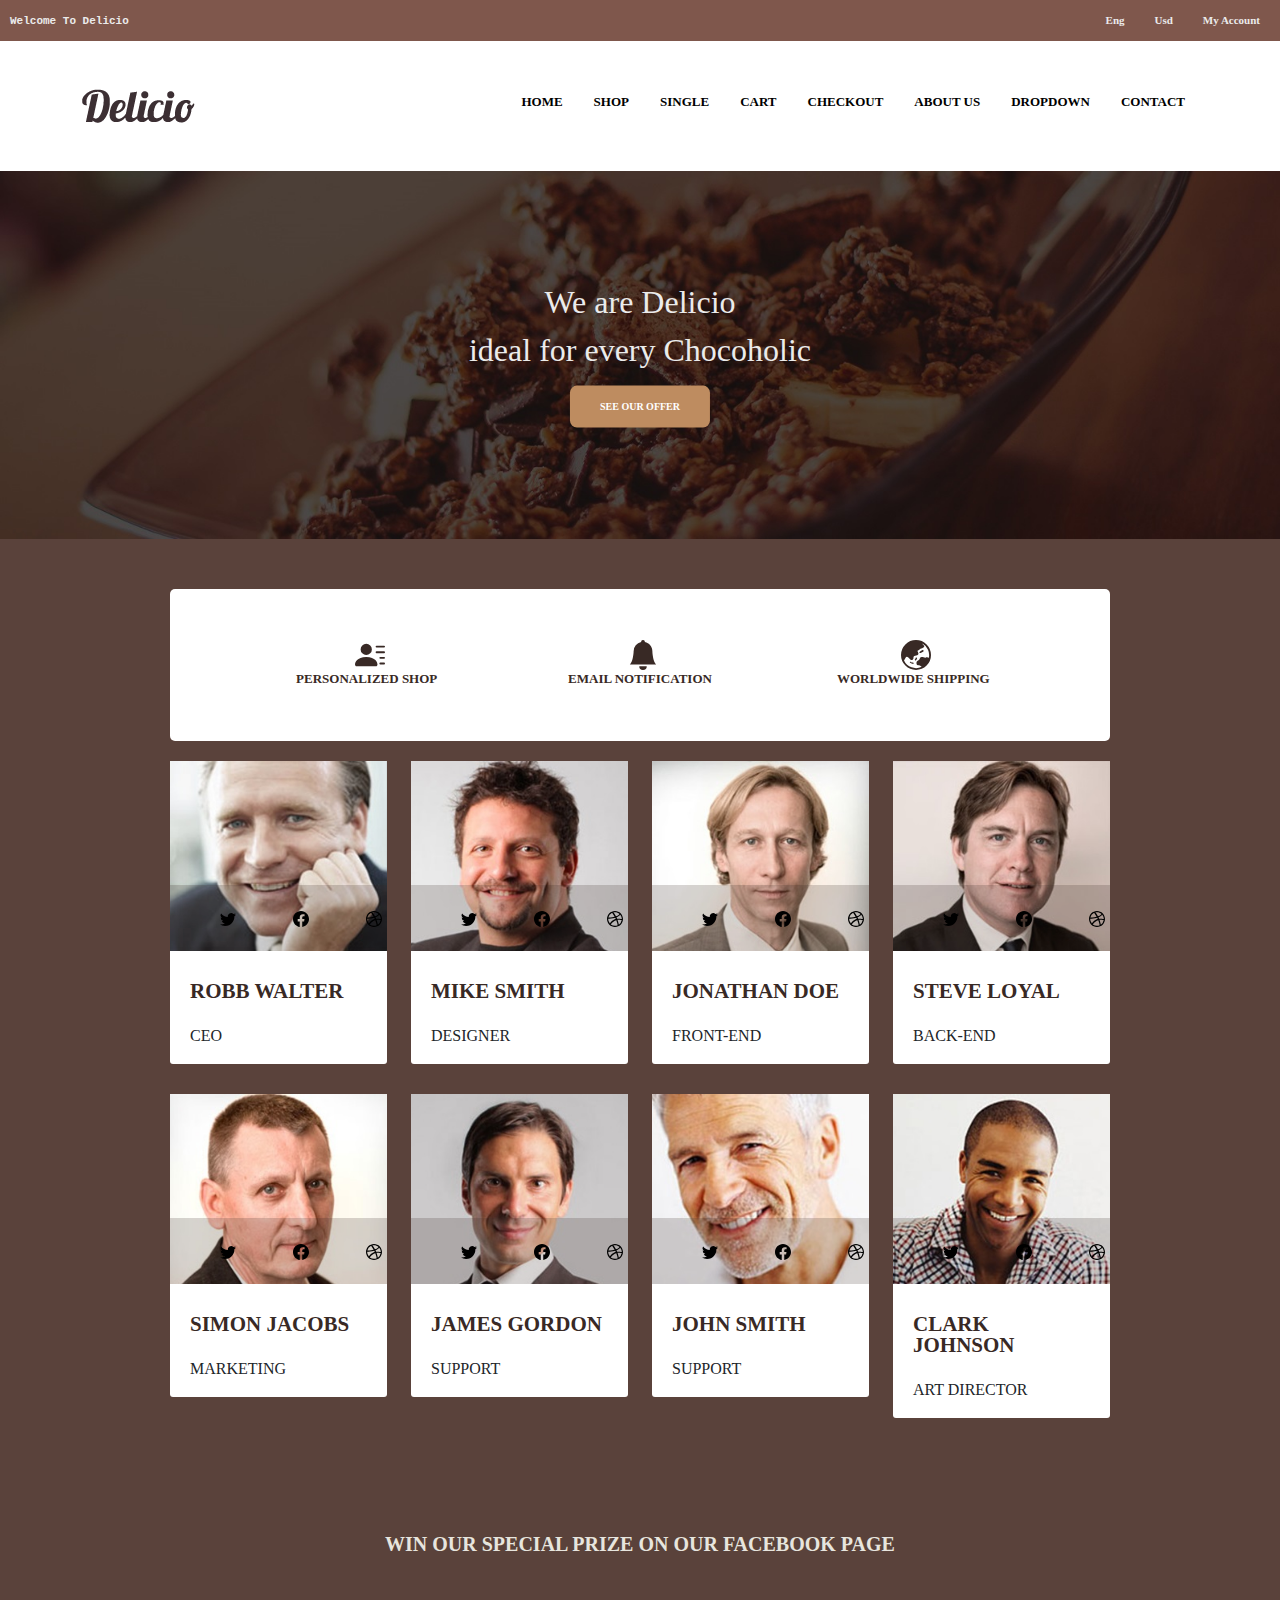
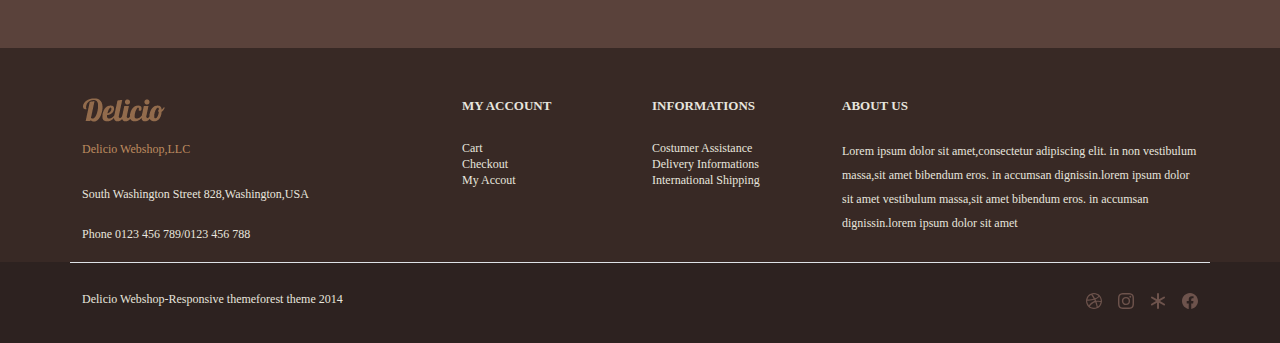
==== commit 703dfc99: "tanh" ====
--- a/about us.html
+++ b/about us.html
@@ -34,7 +34,7 @@
                         <a href="#">Usd</a>
                     </li>
                     <li>
-                        <a href="#">My Account</a>
+                        <a href="login.html">My Account</a>
                     </li>
                 </ul>
             </div>
--- a/public/css/style.css
+++ b/public/css/style.css
@@ -7,6 +7,10 @@
     font-family: Open Sans;
     
     
+}
+a {
+    font-family: Open Sans;
+    color: #000;
 }
 .Language{
     font-size: 11px;
@@ -26,8 +30,21 @@
     color: #ebebeb;
     
 }
-.language a{
+.language a {
+    padding: 6px 10px;
+    font-size: 11px;
+    font-weight: bold;
+ 
     color: #ebebeb;
+    text-decoration: none;
+}
+
+.language a:hover, a:focus {
+    color: rgb(15, 15, 15);
+}
+.language a:hover {
+    text-decoration: none;
+    opacity: 0.9;
 }
 ul {
     list-style: none;
@@ -44,32 +61,6 @@
 .language li{
     padding-left: 10px;
 }
-.container.header {
-    background: #fff;
-    width: 100%;
-}
-.navbar-default {
-    border: none!important;
-    background: #fff!important;
-    padding: 26px 0px 16px 0!important;
-    margin-top: 20px!important;
-}
-.navbar-default .navbar-toggle {
-    border-color: #ddd;
-}
-.navbar-nav>li {
-    float: left;
-}
-.nav>li {
-    position: relative;
-    display: block;
-}
-ul li {
-    list-style: none;
-}
-.container {
-    width: 1170px;
-}
 .menu{
     margin-left: 0;
     margin-right: 0;
@@ -607,6 +598,9 @@
     border-radius: 3px;
     margin-top: 30px;
     clear: both;
+}
+.container{
+    width: 100%;
 }
 .bs-example {
     padding: 34px 20px 20px 20px;
@@ -1196,36 +1190,4 @@
 }
 .container3{
     padding-top: 20px;
-}
-.navbar-nav>li>.dropdown-menu {
-    margin-top: 0;
-    border-top-left-radius: 0;
-    border-top-right-radius: 0;
-}
-.open>.dropdown-menu {
-    display: block;
-}
-.dropdown-menu ul li {
-    list-style: none;
-}
-.dropdown-menu {
-    margin-top: 0;
-    position: absolute;
-    top: 100%;
-    left: 0;
-    z-index: 1000;
-    display: none;
-    float: left;
-    min-width: 160px;
-    padding: 5px 0;
-    margin: 2px 0 0;
-    font-size: 14px;
-    list-style: none;
-    background-color: #fff;
-    background-clip: padding-box;
-    border: 1px solid #ccc;
-    border: 1px solid rgba(0,0,0,.15);
-    border-radius: 4px;
-    -webkit-box-shadow: 0 6px 12px rgba(0,0,0,.175);
-    box-shadow: 0 6px 12px rgba(0,0,0,.175);
 }